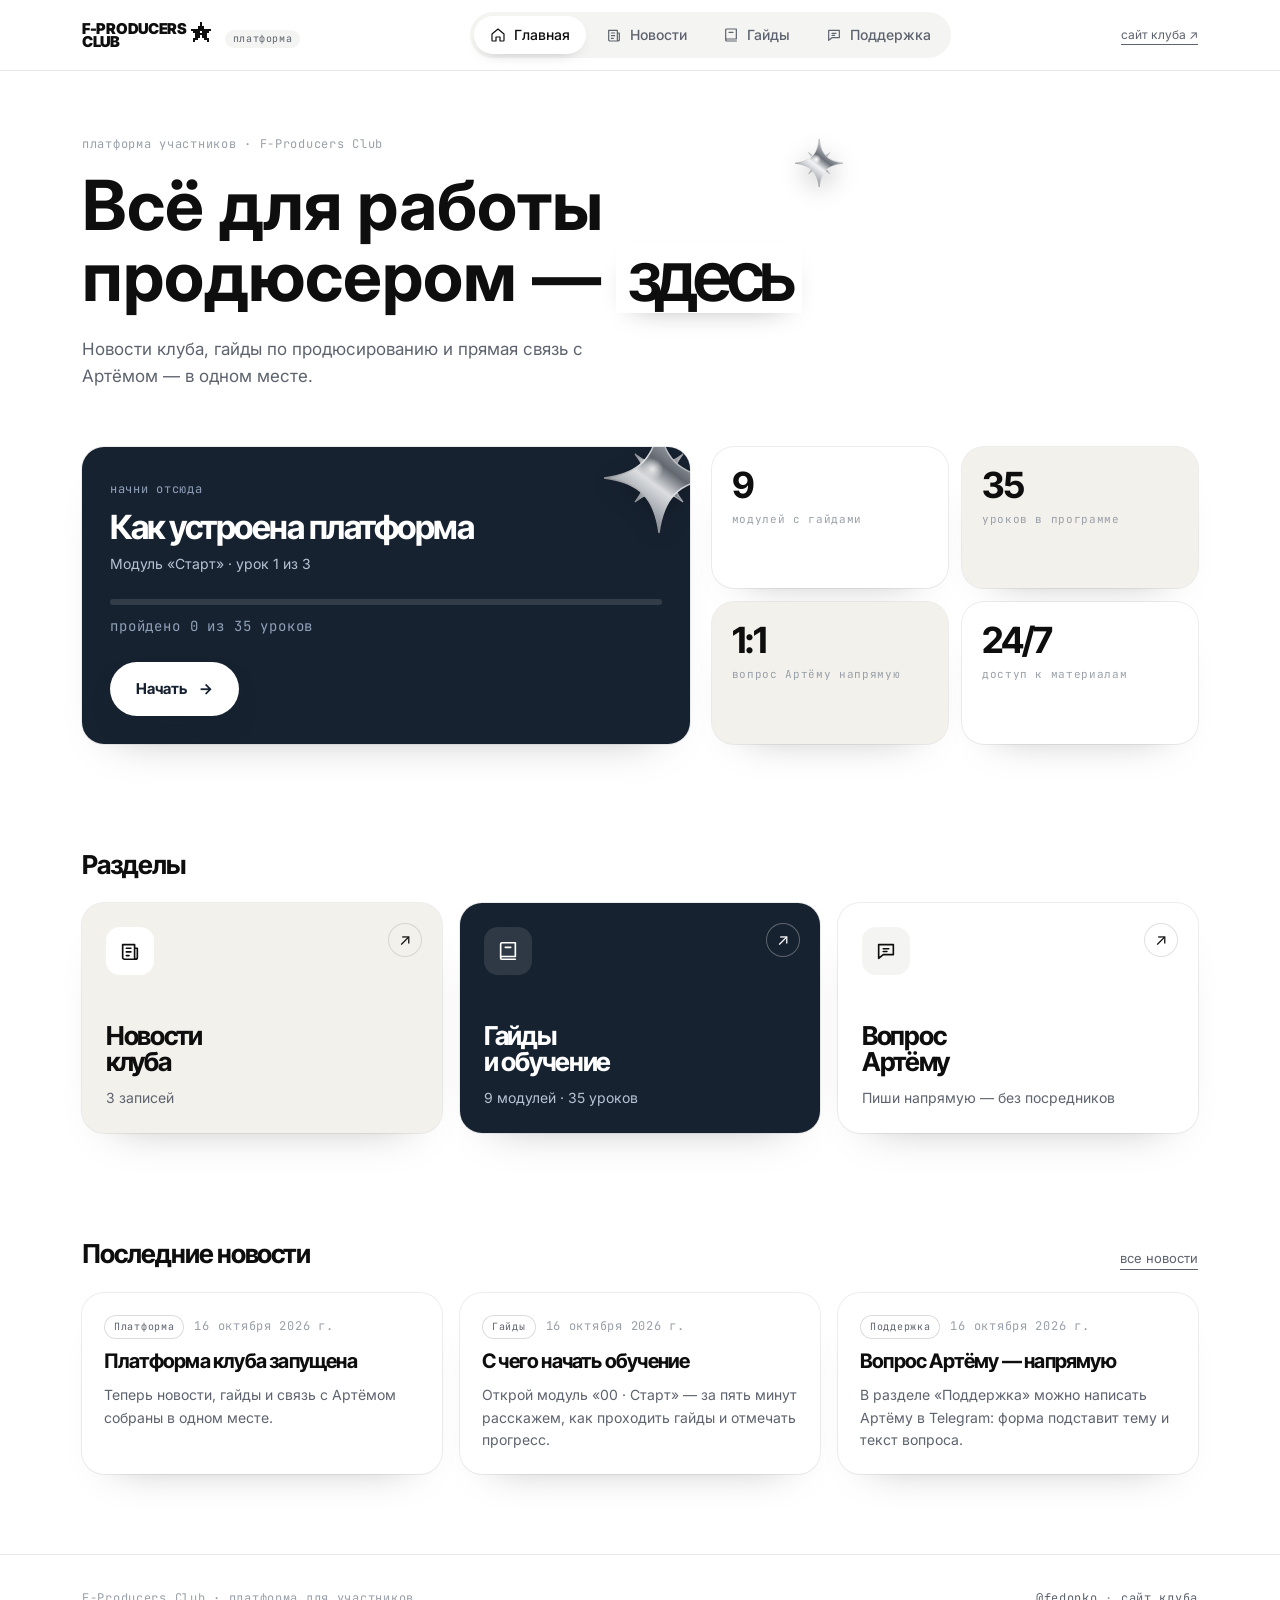
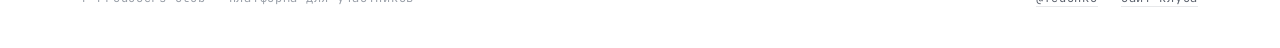
==== index.html @ 60e0bb0d "Платформа клуба: новости, гайды, поддержка" ====
<!doctype html>
<html lang="ru">
<head>
<meta charset="utf-8">
<meta name="viewport" content="width=device-width, initial-scale=1, viewport-fit=cover">
<title>F-Producers Club — платформа</title>
<meta name="description" content="Платформа участников F-Producers Club: новости клуба, гайды и поддержка Артёма.">
<meta name="theme-color" content="#ffffff">
<link rel="icon" href="data:image/svg+xml,%3Csvg xmlns='http://www.w3.org/2000/svg' viewBox='0 0 9 9'%3E%3Cpath fill='%23172231' d='M4 0h1v3h4v1H8v1H7v1h1v2H7V7H6V6H5v1H4V6H3v1H2v1H1V6h1V5H1V4H0V3h4z'/%3E%3C/svg%3E">
<link rel="preconnect" href="https://fonts.googleapis.com">
<link rel="preconnect" href="https://fonts.gstatic.com" crossorigin>
<link href="https://fonts.googleapis.com/css2?family=Inter+Tight:wght@500;600;700;800&family=Inter:wght@400;500;600&family=JetBrains+Mono:wght@400;500&display=swap" rel="stylesheet">
<link rel="stylesheet" href="assets/style.css?v=1">
</head>
<body data-page="index">
<main class="wrap">
  <section class="phead fade">
    <span class="kick mono">платформа участников · F-Producers Club</span>
    <h1>Всё для работы<br>продюсером — <span class="tag-box">здесь</span><span class="cstar" aria-hidden="true"><svg><use href="#cs8"/></svg></span></h1>
    <p>Новости клуба, гайды по продюсированию и прямая связь с Артёмом — в одном месте.</p>
  </section>

  <section class="sec hello fade">
    <div class="card cont" id="cont"><div><span class="mono">загрузка…</span></div></div>
    <div class="stats">
      <div class="card stat"><b id="st-guides">—</b><span class="mono">модулей с гайдами</span></div>
      <div class="card stat tint"><b id="st-lessons">—</b><span class="mono">уроков в программе</span></div>
      <div class="card stat tint"><b>1:1</b><span class="mono">вопрос Артёму напрямую</span></div>
      <div class="card stat"><b>24/7</b><span class="mono">доступ к материалам</span></div>
    </div>
  </section>

  <section class="sec fade">
    <div class="sec-t"><h2>Разделы</h2></div>
    <div class="sections">
      <a class="card scard tint" href="news.html">
        <span class="ic"><svg viewBox="0 0 24 24" fill="none" stroke="currentColor" stroke-width="1.8" stroke-linecap="round" stroke-linejoin="round"><path d="M4 5h13v14a2 2 0 0 0 2 2H6a2 2 0 0 1-2-2zM17 9h3v10a2 2 0 0 1-2 2M8 9h5M8 13h5M8 17h3"/></svg></span>
        <span class="go">↗</span><h3>Новости<br>клуба</h3><p id="sc-news">Анонсы, обновления и новые материалы</p>
      </a>
      <a class="card scard dark" href="guides.html">
        <span class="ic"><svg viewBox="0 0 24 24" fill="none" stroke="currentColor" stroke-width="1.8" stroke-linecap="round" stroke-linejoin="round"><path d="M4 4.5A1.5 1.5 0 0 1 5.5 3H20v15H5.5A1.5 1.5 0 0 0 4 19.5zM4 19.5A1.5 1.5 0 0 0 5.5 21H20M9 8h6"/></svg></span>
        <span class="go">↗</span><h3>Гайды<br>и обучение</h3><p id="sc-guides">Модули от упаковки до команды</p>
      </a>
      <a class="card scard" href="support.html">
        <span class="ic"><svg viewBox="0 0 24 24" fill="none" stroke="currentColor" stroke-width="1.8" stroke-linecap="round" stroke-linejoin="round"><path d="M4 5h16v11H9l-5 4zM9 9.5h6M9 12.5h4"/></svg></span>
        <span class="go">↗</span><h3>Вопрос<br>Артёму</h3><p>Пиши напрямую — без посредников</p>
      </a>
    </div>
  </section>

  <section class="sec fade">
    <div class="sec-t"><h2>Последние новости</h2><a href="news.html">все новости</a></div>
    <div class="mini-feed" id="home-news"></div>
  </section>
</main>
<script src="assets/app.js?v=1"></script>
</body>
</html>
---- assets/style.css ----
:root {
  --bg: #ffffff; --soft: #f4f4f2; --paper: #f3f1ec; --ink: #0e0e0e; --navy: #172231; --sub: #5d636e; --mute: #9aa0a9;
  --line: rgba(23,34,49,.1); --grad: linear-gradient(100deg, #0e0e0e 0%, #2b2b2b 42%, #a3a3a3 100%);
  --head: "Inter Tight", "Helvetica Neue", Arial, sans-serif;
  --ease: cubic-bezier(.22, 1, .36, 1);
  --wrap: 1180px;
}
* { box-sizing: border-box; margin: 0; padding: 0; }
html { scroll-behavior: smooth; }
body { font-family: "Inter", system-ui, -apple-system, sans-serif; font-size: 16px; line-height: 1.6; color: var(--ink); background: var(--bg); -webkit-font-smoothing: antialiased; overflow-x: hidden; }
a { color: inherit; text-decoration: none; }
button, input, textarea, select { font: inherit; color: inherit; }
img { display: block; max-width: 100%; }
::selection { background: var(--navy); color: #fff; }
.wrap { max-width: var(--wrap); margin: 0 auto; padding: 0 32px; position: relative; }
.mono { font-family: "JetBrains Mono", ui-monospace, monospace; font-size: 12px; letter-spacing: .06em; }
.grad { background: var(--grad); background-size: 160% 100%; -webkit-background-clip: text; background-clip: text; color: transparent; animation: shimmer 9s ease-in-out infinite alternate; }
@keyframes shimmer { from { background-position: 0 0; } to { background-position: 100% 0; } }
.tag-box { display: inline-block; padding: 0 .16em .06em; margin: .04em 0; background: #fff; color: var(--ink); font-family: var(--head); font-weight: 600; letter-spacing: -.07em; line-height: .95; box-shadow: 0 10px 30px -18px rgba(0,0,0,.4); }

/* звёзды */
.cstar { position: absolute; z-index: 2; width: var(--s, 60px); height: var(--s, 60px); pointer-events: none; animation: cfloat var(--t, 7s) ease-in-out infinite; filter: drop-shadow(0 8px 12px rgba(0,0,0,.22)); }
.cstar svg { display: block; width: 100%; height: 100%; animation: cspin var(--sp, 22s) linear infinite; }
@keyframes cfloat { 0%, 100% { translate: 0 0; } 50% { translate: 0 -8px; } }
@keyframes cspin { to { rotate: 360deg; } }
.px { display: block; overflow: visible; shape-rendering: crispEdges; }
.px rect { fill: currentColor; }

/* появление */
.fade { opacity: 0; transform: translateY(18px); transition: opacity .9s var(--ease), transform 1s var(--ease); transition-delay: calc(var(--d, 0) * 80ms); }
.fade.in { opacity: 1; transform: none; }

/* кнопки */
.btn { display: inline-flex; align-items: center; gap: 12px; padding: 15px 26px; border: 0; border-radius: 999px; background: var(--navy); color: #fff; font-family: var(--head); font-weight: 700; font-size: 15px; cursor: pointer; box-shadow: 0 14px 30px -16px rgba(23,34,49,.7); transition: transform .4s var(--ease), box-shadow .4s var(--ease), opacity .3s; }
.btn:hover { transform: translateY(-2px); box-shadow: 0 20px 36px -16px rgba(23,34,49,.75); }
.btn .ar { transition: transform .5s var(--ease); } .btn:hover .ar { transform: translateX(4px); }
.btn.ghost { background: #fff; color: var(--navy); box-shadow: inset 0 0 0 1.5px rgba(23,34,49,.2); }
.btn.sm { padding: 10px 18px; font-size: 13px; }
.btn:disabled { opacity: .4; pointer-events: none; }

/* шапка */
.top { position: sticky; top: 0; z-index: 50; background: rgba(255,255,255,.86); backdrop-filter: blur(14px); -webkit-backdrop-filter: blur(14px); border-bottom: 1px solid var(--line); }
.top .wrap { display: flex; align-items: center; justify-content: space-between; gap: 20px; height: 70px; }
.logo { display: flex; align-items: flex-end; gap: 4px; font-family: var(--head); font-weight: 900; font-size: 15px; line-height: .9; letter-spacing: -.02em; }
.logo .px { width: 20px; height: 20px; margin-bottom: 7px; }
.logo small { display: block; margin: 0 0 1px 10px; padding: 3px 8px; border-radius: 999px; background: var(--soft); color: var(--sub); font-family: "JetBrains Mono", monospace; font-weight: 400; font-size: 10px; letter-spacing: .06em; line-height: 1.2; }
.menu { display: flex; gap: 4px; padding: 4px; border-radius: 999px; background: var(--soft); }
.menu a { position: relative; display: flex; align-items: center; gap: 8px; padding: 8px 16px; border-radius: 999px; font-size: 14px; font-weight: 500; color: var(--sub); transition: color .3s, background .3s; }
.menu a:hover { color: var(--ink); }
.menu a.on { background: #fff; color: var(--ink); box-shadow: 0 6px 16px -10px rgba(0,0,0,.35); }
.menu svg { width: 16px; height: 16px; }
.top .site { font-size: 12px; color: var(--sub); border-bottom: 1px solid currentColor; }

/* нижняя панель на телефоне */
.tabbar { display: none; }

/* общие секции */
main { min-height: 70vh; }
.phead { position: relative; padding: 64px 0 36px; }
.phead .kick { display: block; margin-bottom: 16px; color: var(--mute); }
.phead h1 { position: relative; display: inline-block; font-size: clamp(38px, 5.4vw, 72px); line-height: 1.02; }
.phead h1 .cstar { --s: .7em; right: -.6em; top: -.45em; }
.phead p { margin-top: 20px; max-width: 520px; color: var(--sub); font-size: 17px; }
.sec { padding: 20px 0 80px; }
.sec-t { display: flex; align-items: baseline; justify-content: space-between; gap: 20px; margin-bottom: 18px; }
.sec-t h2 { font-family: var(--head); font-weight: 700; font-size: 26px; letter-spacing: -.04em; }
.sec-t a { font-size: 13px; color: var(--sub); border-bottom: 1px solid currentColor; }

.card { position: relative; border-radius: 22px; background: #fff; box-shadow: 0 0 0 1px rgba(0,0,0,.07), 0 22px 44px -34px rgba(0,0,0,.35); transition: transform .6s var(--ease), box-shadow .6s var(--ease); }
a.card:hover, .card.hov:hover { transform: translateY(-4px); box-shadow: 0 0 0 1px rgba(0,0,0,.09), 0 30px 56px -34px rgba(0,0,0,.45); }
.pill { display: inline-block; padding: 4px 10px; border-radius: 999px; box-shadow: inset 0 0 0 1px rgba(0,0,0,.14); color: var(--sub); font-size: 10px; }
.pill.dark { background: var(--navy); color: #fff; box-shadow: none; }

/* главная */
.hello { display: grid; grid-template-columns: minmax(0, 1.25fr) minmax(0, 1fr); gap: 22px; align-items: stretch; }
.cont { display: flex; flex-direction: column; justify-content: space-between; gap: 24px; padding: 28px; background: var(--navy); color: #fff; overflow: hidden; }
.cont .mono { color: #8fa0b8; }
.cont h3 { margin-top: 10px; font-family: var(--head); font-weight: 700; font-size: clamp(24px, 2.6vw, 34px); line-height: 1.04; letter-spacing: -.045em; }
.cont p { margin-top: 8px; color: #b7c3d3; font-size: 14px; }
.cont .btn { background: #fff; color: var(--navy); align-self: flex-start; }
.cont .cstar { --s: 110px; right: -24px; top: -24px; opacity: .9; }
.prog { height: 6px; border-radius: 999px; background: rgba(255,255,255,.12); overflow: hidden; }
.prog i { display: block; height: 100%; width: var(--p, 0%); border-radius: inherit; background: #fff; transition: width 1.2s var(--ease); }
.stats { display: grid; grid-template-columns: 1fr 1fr; gap: 14px; }
.stat { padding: 20px; }
.stat b { display: block; font-family: var(--head); font-weight: 700; font-size: 36px; line-height: 1; letter-spacing: -.05em; }
.stat span { display: block; margin-top: 8px; color: var(--mute); font-size: 11px; }
.stat.tint { background: var(--paper); }
.sections { display: grid; grid-template-columns: repeat(3, minmax(0, 1fr)); gap: 18px; }
.scard { display: flex; flex-direction: column; gap: 12px; min-height: 230px; padding: 24px; overflow: hidden; }
.scard .ic { display: grid; place-items: center; width: 48px; height: 48px; border-radius: 14px; background: var(--soft); }
.scard .ic svg { width: 22px; height: 22px; }
.scard h3 { margin-top: auto; font-family: var(--head); font-weight: 700; font-size: 26px; letter-spacing: -.05em; line-height: 1; }
.scard p { color: var(--sub); font-size: 14px; }
.scard .go { position: absolute; right: 20px; top: 20px; display: grid; place-items: center; width: 34px; height: 34px; border-radius: 50%; box-shadow: inset 0 0 0 1px rgba(0,0,0,.12); transition: background .3s, color .3s, transform .5s var(--ease); }
.scard:hover .go { background: var(--ink); color: #fff; transform: rotate(-45deg); }
.scard.dark { background: var(--navy); color: #fff; } .scard.dark p { color: #b7c3d3; } .scard.dark .ic { background: rgba(255,255,255,.1); } .scard.dark .go { box-shadow: inset 0 0 0 1px rgba(255,255,255,.3); }
.scard.tint { background: var(--paper); } .scard.tint .ic { background: #fff; }

/* новости */
.filters { display: flex; flex-wrap: wrap; gap: 8px; margin-bottom: 26px; }
.filters button { padding: 8px 16px; border: 0; border-radius: 999px; background: var(--soft); color: var(--sub); font-size: 13px; cursor: pointer; transition: background .3s, color .3s; }
.filters button.on { background: var(--ink); color: #fff; }
.feed { display: grid; gap: 18px; max-width: 820px; }
.post { padding: 26px 28px; }
.post .meta { display: flex; flex-wrap: wrap; align-items: center; gap: 10px; color: var(--mute); }
.post h3 { margin-top: 12px; font-family: var(--head); font-weight: 700; font-size: clamp(22px, 2.4vw, 28px); line-height: 1.08; letter-spacing: -.04em; }
.post .body { margin-top: 12px; color: var(--sub); }
.post .body p + p, .post .body p + ul, .post .body ul + p { margin-top: 10px; }
.post .body ul { padding-left: 18px; }
.post .more { display: grid; grid-template-rows: 0fr; transition: grid-template-rows .7s var(--ease); }
.post .more > div { overflow: hidden; }
.post.open .more { grid-template-rows: 1fr; }
.post .tog { margin-top: 14px; padding: 0; border: 0; background: none; font-size: 13px; font-weight: 500; color: var(--ink); border-bottom: 1px solid currentColor; cursor: pointer; }
.post.pin { box-shadow: 0 0 0 1.5px var(--navy), 0 22px 44px -34px rgba(0,0,0,.35); }
.mini-feed { display: grid; grid-template-columns: repeat(3, minmax(0, 1fr)); gap: 18px; }
.mini-feed .post { padding: 22px; }
.mini-feed .post h3 { font-size: 20px; }
.mini-feed .post .body { display: -webkit-box; -webkit-line-clamp: 3; -webkit-box-orient: vertical; overflow: hidden; font-size: 14px; }

/* гайды */
.mods { display: grid; grid-template-columns: repeat(auto-fill, minmax(270px, 1fr)); gap: 18px; }
.mod { display: flex; flex-direction: column; gap: 12px; padding: 22px; min-height: 250px; }
.mod .row { display: flex; justify-content: space-between; align-items: center; gap: 10px; color: var(--mute); }
.mod h3 { font-family: var(--head); font-weight: 700; font-size: 26px; line-height: 1; letter-spacing: -.05em; }
.mod p { color: var(--sub); font-size: 14px; }
.mod .bar { margin-top: auto; height: 5px; border-radius: 999px; background: var(--soft); overflow: hidden; }
.mod .bar i { display: block; height: 100%; width: var(--p, 0%); background: var(--ink); border-radius: inherit; transition: width 1s var(--ease); }
.mod .foot { display: flex; justify-content: space-between; color: var(--mute); font-size: 11px; }
.mod.start { background: var(--navy); color: #fff; } .mod.start p { color: #b7c3d3; } .mod.start .bar { background: rgba(255,255,255,.14); } .mod.start .bar i { background: #fff; } .mod.start .pill { color: #c9d3e0; box-shadow: inset 0 0 0 1px rgba(255,255,255,.25); }

/* модуль и урок */
.crumbs { display: flex; flex-wrap: wrap; gap: 8px; align-items: center; margin-bottom: 18px; color: var(--mute); }
.crumbs a { color: var(--sub); border-bottom: 1px solid var(--line); }
.reader { display: grid; grid-template-columns: 290px minmax(0, 1fr); gap: 36px; align-items: start; padding-bottom: 80px; }
.toc { position: sticky; top: 92px; padding: 18px; }
.toc h4 { font-family: var(--head); font-weight: 700; font-size: 20px; letter-spacing: -.04em; line-height: 1.05; }
.toc .mono { color: var(--mute); }
.toc ol { list-style: none; display: grid; gap: 4px; margin-top: 14px; }
.toc a { display: grid; grid-template-columns: 22px minmax(0, 1fr); gap: 10px; align-items: start; padding: 9px 10px; border-radius: 12px; font-size: 14px; line-height: 1.35; color: var(--sub); transition: background .3s, color .3s; }
.toc a:hover { background: var(--soft); color: var(--ink); }
.toc a.on { background: var(--navy); color: #fff; }
.toc .ck { display: grid; place-items: center; width: 22px; height: 22px; border-radius: 50%; box-shadow: inset 0 0 0 1.5px rgba(0,0,0,.18); font-size: 11px; }
.toc a.on .ck { box-shadow: inset 0 0 0 1.5px rgba(255,255,255,.4); }
.toc a.done .ck { background: var(--ink); color: #fff; box-shadow: none; }
.toc a.on.done .ck { background: #fff; color: var(--navy); }
.lesson { padding: 36px 40px 32px; }
.lesson .meta { display: flex; flex-wrap: wrap; gap: 10px; align-items: center; color: var(--mute); }
.lesson h1 { margin-top: 14px; font-family: var(--head); font-weight: 700; font-size: clamp(30px, 3.6vw, 46px); line-height: 1.02; letter-spacing: -.05em; }
.content { margin-top: 24px; font-size: 17px; line-height: 1.7; }
.content > * + * { margin-top: 16px; }
.content h2 { margin-top: 30px; font-family: var(--head); font-weight: 700; font-size: 24px; letter-spacing: -.04em; line-height: 1.15; }
.content ul, .content ol { padding-left: 22px; }
.content li + li { margin-top: 6px; }
.content .tip { padding: 16px 18px; border-radius: 16px; background: var(--paper); font-size: 15px; }
.content .tip b { display: block; margin-bottom: 4px; font-family: var(--head); }
.content .video { position: relative; aspect-ratio: 16/9; border-radius: 16px; overflow: hidden; background: var(--soft); }
.content .video iframe { position: absolute; inset: 0; width: 100%; height: 100%; border: 0; }
.soon { display: grid; place-items: center; gap: 14px; padding: 48px 24px; border-radius: 18px; background: var(--soft); text-align: center; }
.soon b { font-family: var(--head); font-size: 22px; letter-spacing: -.04em; }
.soon p { max-width: 380px; color: var(--sub); font-size: 15px; }
.lesson .nav2 { display: flex; flex-wrap: wrap; justify-content: space-between; align-items: center; gap: 12px; margin-top: 34px; padding-top: 22px; border-top: 1px solid var(--line); }
.done-btn.is { background: #fff; color: var(--navy); box-shadow: inset 0 0 0 1.5px var(--navy); }

/* поддержка */
.sup { display: grid; grid-template-columns: minmax(0, 1.2fr) minmax(0, 1fr); gap: 22px; align-items: start; padding-bottom: 80px; }
.ask { padding: 30px; }
.ask h2 { font-family: var(--head); font-weight: 700; font-size: 28px; letter-spacing: -.045em; line-height: 1.05; }
.ask > p { margin-top: 8px; color: var(--sub); font-size: 15px; }
.field { display: grid; gap: 8px; margin-top: 20px; }
.field label { color: var(--mute); }
.chips { display: flex; flex-wrap: wrap; gap: 8px; }
.chips button { padding: 9px 15px; border: 0; border-radius: 999px; background: var(--soft); color: var(--sub); font-size: 13px; cursor: pointer; transition: background .3s, color .3s; }
.chips button.on { background: var(--ink); color: #fff; }
.field textarea, .field input { width: 100%; padding: 14px 16px; border: 0; border-radius: 16px; background: var(--soft); font-size: 16px; line-height: 1.5; resize: vertical; outline: none; box-shadow: inset 0 0 0 1.5px transparent; transition: box-shadow .3s, background .3s; }
.field textarea { min-height: 160px; }
.field textarea:focus, .field input:focus { background: #fff; box-shadow: inset 0 0 0 1.5px var(--navy); }
.count { justify-self: end; color: var(--mute); font-size: 11px; }
.actions { display: flex; flex-wrap: wrap; gap: 10px; margin-top: 22px; }
.note { margin-top: 14px; color: var(--mute); font-size: 12px; }
.ok { display: none; margin-top: 16px; padding: 14px 16px; border-radius: 14px; background: var(--paper); font-size: 14px; }
.ok.on { display: block; animation: pop .6s var(--ease); }
@keyframes pop { from { opacity: 0; transform: translateY(8px); } }
.side { display: grid; gap: 18px; }
.who { display: flex; gap: 16px; align-items: center; padding: 22px; background: var(--navy); color: #fff; }
.who .av { position: relative; flex: none; display: grid; place-items: center; width: 62px; height: 62px; border-radius: 50%; background: #fff; color: var(--navy); font-family: var(--head); font-weight: 800; font-size: 24px; }
.who .av i { position: absolute; right: 2px; bottom: 2px; width: 13px; height: 13px; border-radius: 50%; background: #3ccf7a; box-shadow: 0 0 0 3px var(--navy); }
.who b { display: block; font-family: var(--head); font-size: 20px; letter-spacing: -.03em; }
.who span { color: #b7c3d3; font-size: 13px; }
.how { padding: 22px; }
.how h3 { font-family: var(--head); font-weight: 700; font-size: 20px; letter-spacing: -.04em; }
.how ol { list-style: none; counter-reset: s; display: grid; gap: 12px; margin-top: 14px; }
.how li { counter-increment: s; display: grid; grid-template-columns: 28px minmax(0, 1fr); gap: 10px; color: var(--sub); font-size: 14px; }
.how li::before { content: counter(s); display: grid; place-items: center; width: 26px; height: 26px; border-radius: 50%; background: var(--soft); color: var(--ink); font-family: "JetBrains Mono", monospace; font-size: 12px; }
.qa { padding: 8px 22px; }
.qa details { border-top: 1px solid var(--line); } .qa details:first-child { border-top: 0; }
.qa summary { list-style: none; cursor: pointer; display: flex; justify-content: space-between; gap: 14px; padding: 16px 0; font-family: var(--head); font-weight: 600; font-size: 16px; letter-spacing: -.02em; }
.qa summary::-webkit-details-marker { display: none; }
.qa summary i { font-style: normal; color: var(--mute); transition: transform .5s var(--ease); }
.qa details[open] summary i { transform: rotate(45deg); }
.qa details p { padding-bottom: 16px; color: var(--sub); font-size: 14px; }

/* подвал */
footer.foot { padding: 34px 0 40px; border-top: 1px solid var(--line); color: var(--mute); }
footer.foot .wrap { display: flex; flex-wrap: wrap; justify-content: space-between; gap: 14px; }
footer.foot a { color: var(--sub); border-bottom: 1px solid var(--line); }

.empty { padding: 40px; border-radius: 20px; background: var(--soft); color: var(--sub); text-align: center; }

@media (max-width: 1000px) {
  .hello { grid-template-columns: 1fr; }
  .sections, .mini-feed { grid-template-columns: 1fr 1fr; }
  .reader { grid-template-columns: 1fr; gap: 20px; }
  .toc { position: static; }
  .sup { grid-template-columns: 1fr; }
}
@media (max-width: 700px) {
  body { font-size: 15px; padding-bottom: 76px; }
  .wrap { padding: 0 18px; }
  .top .wrap { height: 60px; }
  .menu, .top .site { display: none; }
  .tabbar { position: fixed; z-index: 60; left: 12px; right: 12px; bottom: 12px; display: grid; grid-template-columns: repeat(4, 1fr); padding: 6px; border-radius: 22px; background: rgba(255,255,255,.92); backdrop-filter: blur(14px); -webkit-backdrop-filter: blur(14px); box-shadow: 0 0 0 1px rgba(0,0,0,.08), 0 18px 40px -18px rgba(0,0,0,.4); }
  .tabbar a { display: grid; justify-items: center; gap: 3px; padding: 8px 0 6px; border-radius: 16px; color: var(--mute); font-size: 10px; font-weight: 500; transition: background .3s, color .3s; }
  .tabbar a.on { background: var(--navy); color: #fff; }
  .tabbar svg { width: 20px; height: 20px; }
  .phead { padding: 40px 0 24px; }
  .sections, .mini-feed { grid-template-columns: 1fr; }
  .scard { min-height: 180px; }
  .post { padding: 22px 20px; }
  .lesson { padding: 24px 20px; }
  .content { font-size: 16px; }
  .ask { padding: 22px 18px; }
}
@media (prefers-reduced-motion: reduce) {
  *, *::before, *::after { animation: none !important; transition-duration: .01ms !important; }
  .fade { opacity: 1; transform: none; }
}
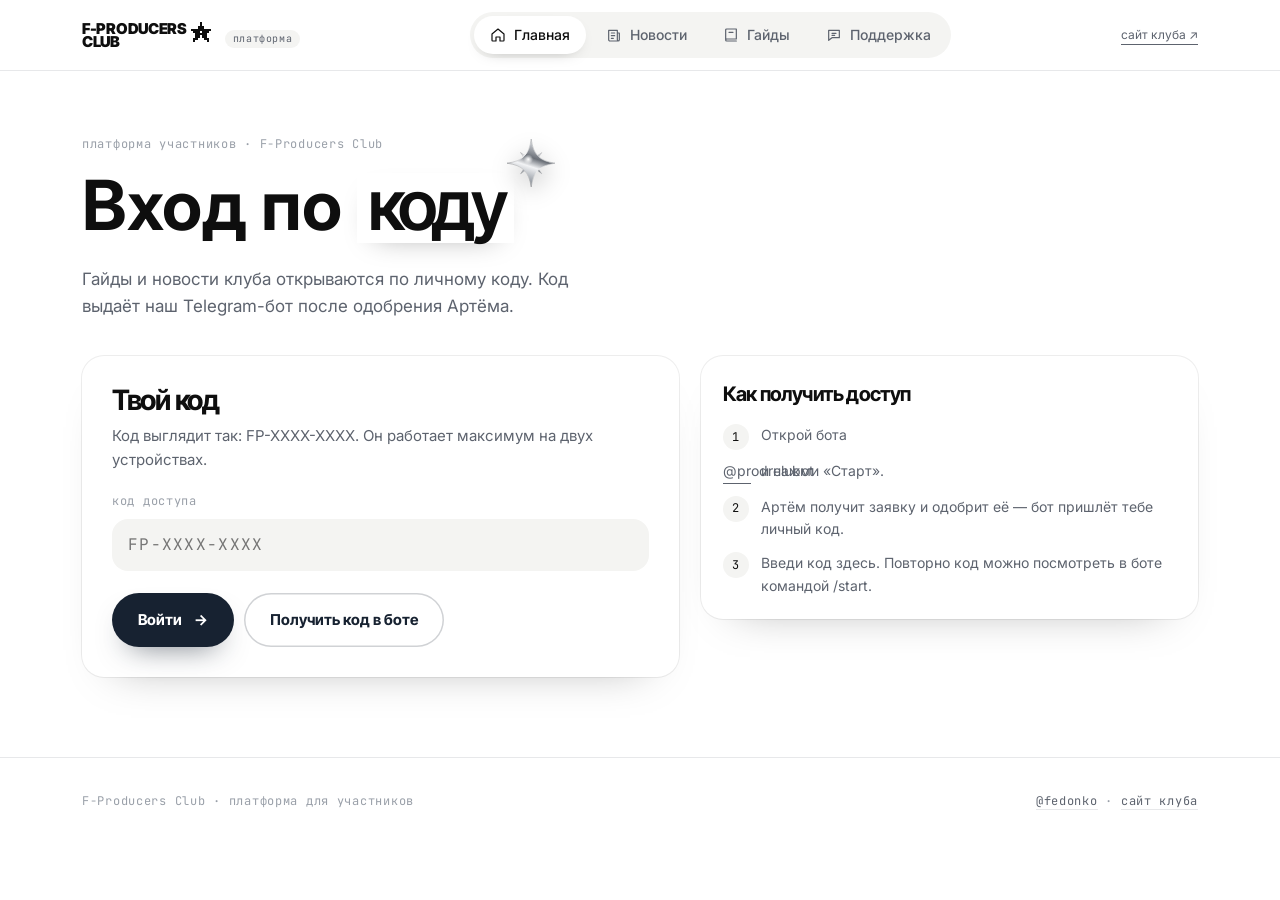
==== commit 180ac43f: "Вход по коду, кабинет владельца, данные с сервера" ====
--- a/index.html
+++ b/index.html
@@ -10,7 +10,7 @@
 <link rel="preconnect" href="https://fonts.googleapis.com">
 <link rel="preconnect" href="https://fonts.gstatic.com" crossorigin>
 <link href="https://fonts.googleapis.com/css2?family=Inter+Tight:wght@500;600;700;800&family=Inter:wght@400;500;600&family=JetBrains+Mono:wght@400;500&display=swap" rel="stylesheet">
-<link rel="stylesheet" href="assets/style.css?v=1">
+<link rel="stylesheet" href="assets/style.css?v=2">
 </head>
 <body data-page="index">
 <main class="wrap">
@@ -53,6 +53,6 @@
     <div class="mini-feed" id="home-news"></div>
   </section>
 </main>
-<script src="assets/app.js?v=1"></script>
+<script src="assets/app.js?v=2"></script>
 </body>
 </html>
--- a/assets/style.css
+++ b/assets/style.css
@@ -235,3 +235,57 @@
   *, *::before, *::after { animation: none !important; transition-duration: .01ms !important; }
   .fade { opacity: 1; transform: none; }
 }
+
+/* ---------- кабинет владельца ---------- */
+.ownbar { display: flex; flex-wrap: wrap; align-items: center; gap: 18px; margin-bottom: 22px; }
+.ownbar .who { flex: 0 1 340px; }
+.ownbar .filters { margin: 0; }
+.adm { display: grid; grid-template-columns: 300px minmax(0, 1fr); gap: 22px; align-items: start; padding-bottom: 140px; }
+.alist { position: sticky; top: 92px; display: grid; gap: 2px; padding: 12px; max-height: calc(100vh - 120px); overflow: auto; }
+.alist .lab { padding: 6px 10px 10px; color: var(--mute); }
+.alist .it { display: flex; align-items: center; gap: 4px; border-radius: 14px; transition: background .25s; }
+.alist .it:hover { background: var(--soft); }
+.alist .it.on { background: var(--navy); color: #fff; }
+.alist .pick { flex: 1; min-width: 0; display: flex; align-items: center; gap: 10px; padding: 11px 10px; border: 0; background: none; text-align: left; cursor: pointer; }
+.alist .pick .mono { flex: none; color: var(--mute); font-size: 11px; }
+.alist .it.on .pick .mono { color: #8fa0b8; }
+.alist .pick b { min-width: 0; overflow: hidden; text-overflow: ellipsis; white-space: nowrap; font-weight: 600; font-size: 14px; }
+.alist .mv { display: flex; gap: 2px; padding-right: 6px; opacity: 0; transition: opacity .2s; }
+.alist .it:hover .mv, .alist .it.on .mv { opacity: 1; }
+.alist .it.on .ibtn { color: #c9d3e0; box-shadow: inset 0 0 0 1px rgba(255,255,255,.2); }
+.alist .add { margin-top: 8px; justify-content: center; }
+.aed { padding: 28px; }
+.aed-h { display: flex; flex-wrap: wrap; align-items: center; justify-content: space-between; gap: 12px; }
+.aed-h .mono { color: var(--mute); }
+.arow { display: grid; grid-template-columns: 1fr 1fr; gap: 0 16px; }
+.chk { display: inline-flex; align-items: center; gap: 10px; margin-top: 18px; font-size: 14px; color: var(--sub); cursor: pointer; }
+.chk input { width: 18px; height: 18px; accent-color: var(--navy); }
+.sub-h { margin-top: 30px; font-family: var(--head); font-weight: 700; font-size: 20px; letter-spacing: -.04em; }
+.lrows { display: grid; gap: 8px; margin-top: 14px; }
+.lrow { display: flex; align-items: center; gap: 8px; padding: 8px 8px 8px 14px; border-radius: 16px; box-shadow: inset 0 0 0 1px var(--line); }
+.lrow > .mono { flex: none; width: 20px; color: var(--mute); }
+.lrow .lt { flex: 1; min-width: 0; display: grid; gap: 2px; padding: 4px 0; border: 0; background: none; text-align: left; cursor: pointer; }
+.lrow .lt b { overflow: hidden; text-overflow: ellipsis; white-space: nowrap; font-weight: 600; font-size: 15px; }
+.lrow .lt small { color: var(--mute); font-size: 12px; }
+.lrow button.lt:hover b { text-decoration: underline; text-underline-offset: 3px; }
+.ibtn { flex: none; display: grid; place-items: center; width: 32px; height: 32px; border: 0; border-radius: 10px; background: none; color: var(--sub); box-shadow: inset 0 0 0 1px var(--line); cursor: pointer; font-size: 13px; transition: background .2s, color .2s; }
+.ibtn:hover { background: var(--soft); color: var(--ink); }
+.ibtn.del:hover { background: #fdecec; color: #b42318; }
+.ibtn:disabled { opacity: .3; pointer-events: none; }
+.btn.danger { color: #b42318; box-shadow: inset 0 0 0 1.5px rgba(180,35,24,.25); }
+.help { margin-top: 4px; color: var(--mute); font-size: 12px; line-height: 1.9; }
+.help code { padding: 2px 6px; border-radius: 6px; background: var(--soft); color: var(--sub); font-family: "JetBrains Mono", monospace; font-size: 11px; white-space: nowrap; }
+.mem .lrows { margin-top: 18px; }
+.mrow { padding: 12px 12px 12px 16px; flex-wrap: wrap; }
+.mrow .lt { cursor: default; }
+.mrow .un { color: var(--mute); font-weight: 500; }
+.mrow .mact { display: flex; flex-wrap: wrap; gap: 8px; }
+.mrow.s-pending { box-shadow: inset 0 0 0 1.5px var(--navy); }
+.mrow.s-denied, .mrow.s-revoked { opacity: .6; }
+.savebar { position: fixed; left: 50%; bottom: 20px; z-index: 60; display: flex; align-items: center; gap: 14px; max-width: calc(100% - 32px); padding: 8px 8px 8px 20px; border-radius: 999px; background: #fff; box-shadow: 0 0 0 1px rgba(0,0,0,.08), 0 24px 44px -20px rgba(0,0,0,.45); font-size: 14px; transform: translate(-50%, 140%); transition: transform .6s var(--ease); }
+.savebar.show { transform: translate(-50%, 0); }
+.savebar .st { color: var(--sub); }
+.savebar.dirty .st { color: var(--ink); font-weight: 600; }
+.savebar.err .st { color: #b42318; }
+@media (max-width: 1000px) { .adm { grid-template-columns: 1fr; } .alist { position: static; max-height: none; } .alist .mv { opacity: 1; } }
+@media (max-width: 700px) { .arow { grid-template-columns: 1fr; } .aed { padding: 20px; } .savebar { bottom: 96px; } .ownbar .who { flex: 1 1 100%; } }
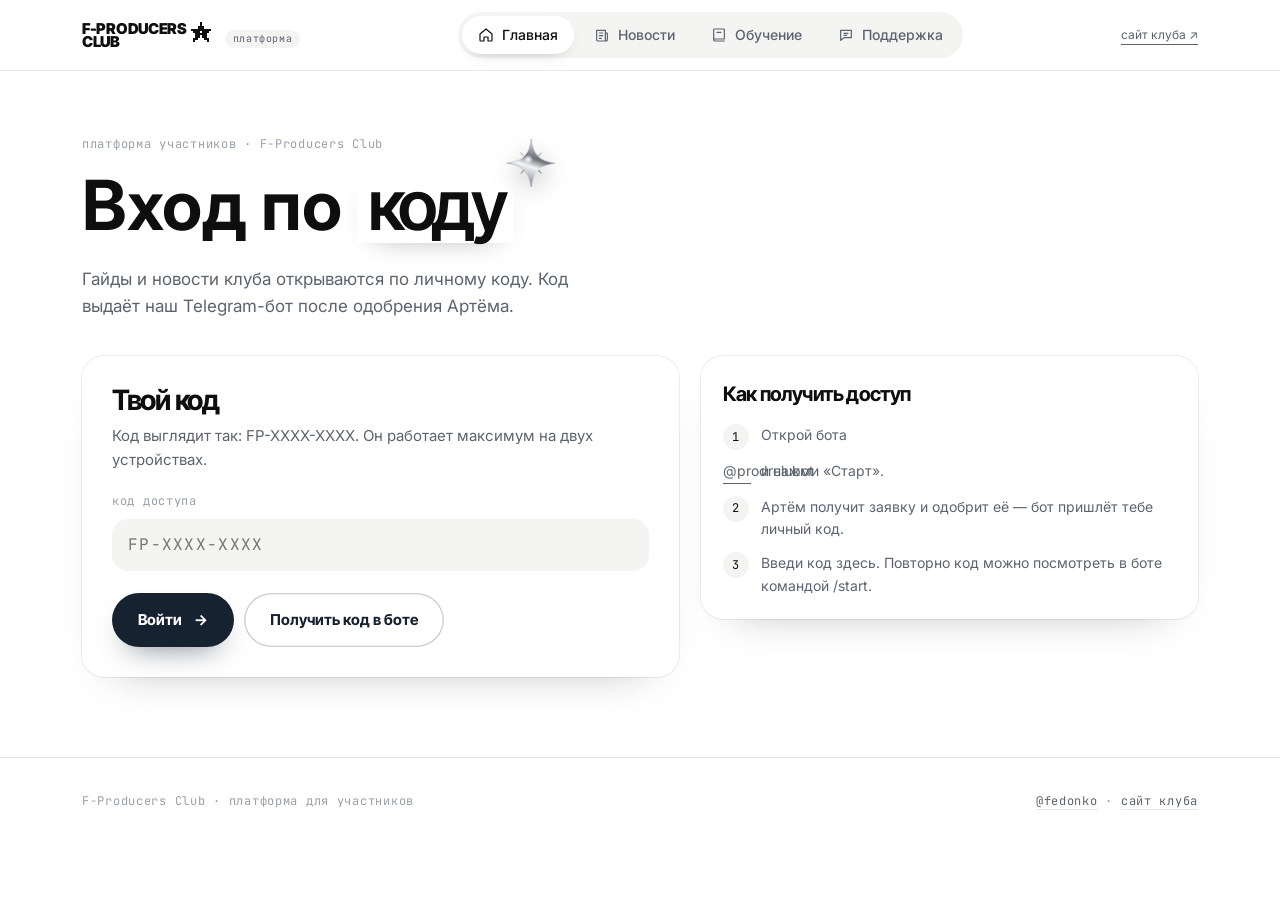
==== commit 704cbf7b: "Обучение: 3 направления, шаги, видео и таймкоды" ====
--- a/index.html
+++ b/index.html
@@ -10,21 +10,21 @@
 <link rel="preconnect" href="https://fonts.googleapis.com">
 <link rel="preconnect" href="https://fonts.gstatic.com" crossorigin>
 <link href="https://fonts.googleapis.com/css2?family=Inter+Tight:wght@500;600;700;800&family=Inter:wght@400;500;600&family=JetBrains+Mono:wght@400;500&display=swap" rel="stylesheet">
-<link rel="stylesheet" href="assets/style.css?v=2">
+<link rel="stylesheet" href="assets/style.css?v=3">
 </head>
 <body data-page="index">
 <main class="wrap">
   <section class="phead fade">
     <span class="kick mono">платформа участников · F-Producers Club</span>
     <h1>Всё для работы<br>продюсером — <span class="tag-box">здесь</span><span class="cstar" aria-hidden="true"><svg><use href="#cs8"/></svg></span></h1>
-    <p>Новости клуба, гайды по продюсированию и прямая связь с Артёмом — в одном месте.</p>
+    <p>Обучение по трём направлениям, новости клуба и прямая связь с Артёмом — в одном месте.</p>
   </section>
 
   <section class="sec hello fade">
     <div class="card cont" id="cont"><div><span class="mono">загрузка…</span></div></div>
     <div class="stats">
-      <div class="card stat"><b id="st-guides">—</b><span class="mono">модулей с гайдами</span></div>
-      <div class="card stat tint"><b id="st-lessons">—</b><span class="mono">уроков в программе</span></div>
+      <div class="card stat"><b id="st-guides">—</b><span class="mono">направления обучения</span></div>
+      <div class="card stat tint"><b id="st-lessons">—</b><span class="mono">шагов в программе</span></div>
       <div class="card stat tint"><b>1:1</b><span class="mono">вопрос Артёму напрямую</span></div>
       <div class="card stat"><b>24/7</b><span class="mono">доступ к материалам</span></div>
     </div>
@@ -39,7 +39,7 @@
       </a>
       <a class="card scard dark" href="guides.html">
         <span class="ic"><svg viewBox="0 0 24 24" fill="none" stroke="currentColor" stroke-width="1.8" stroke-linecap="round" stroke-linejoin="round"><path d="M4 4.5A1.5 1.5 0 0 1 5.5 3H20v15H5.5A1.5 1.5 0 0 0 4 19.5zM4 19.5A1.5 1.5 0 0 0 5.5 21H20M9 8h6"/></svg></span>
-        <span class="go">↗</span><h3>Гайды<br>и обучение</h3><p id="sc-guides">Модули от упаковки до команды</p>
+        <span class="go">↗</span><h3>Обучение</h3><p id="sc-guides">Продюсирование, инфобизнес, продажи в звонках</p>
       </a>
       <a class="card scard" href="support.html">
         <span class="ic"><svg viewBox="0 0 24 24" fill="none" stroke="currentColor" stroke-width="1.8" stroke-linecap="round" stroke-linejoin="round"><path d="M4 5h16v11H9l-5 4zM9 9.5h6M9 12.5h4"/></svg></span>
@@ -49,10 +49,15 @@
   </section>
 
   <section class="sec fade">
+    <div class="sec-t"><h2>Направления</h2><a href="guides.html">всё обучение</a></div>
+    <div class="ntracks" id="home-tracks"></div>
+  </section>
+
+  <section class="sec fade">
     <div class="sec-t"><h2>Последние новости</h2><a href="news.html">все новости</a></div>
     <div class="mini-feed" id="home-news"></div>
   </section>
 </main>
-<script src="assets/app.js?v=2"></script>
+<script src="assets/app.js?v=3"></script>
 </body>
 </html>
--- a/assets/style.css
+++ b/assets/style.css
@@ -289,3 +289,125 @@
 .savebar.err .st { color: #b42318; }
 @media (max-width: 1000px) { .adm { grid-template-columns: 1fr; } .alist { position: static; max-height: none; } .alist .mv { opacity: 1; } }
 @media (max-width: 700px) { .arow { grid-template-columns: 1fr; } .aed { padding: 20px; } .savebar { bottom: 96px; } .ownbar .who { flex: 1 1 100%; } }
+
+/* ---------- обучение: направления ---------- */
+.ntracks { display: grid; grid-template-columns: repeat(2, minmax(0, 1fr)); gap: 20px; }
+.ncard { display: flex; flex-direction: column; padding: 10px; }
+.ncard.main { grid-column: 1 / -1; display: grid; grid-template-columns: minmax(0, 1.35fr) minmax(0, 1fr); gap: 6px; }
+.ncover { position: relative; isolation: isolate; overflow: hidden; aspect-ratio: 16 / 10; border-radius: 16px; background: var(--paper); color: var(--ink); }
+.ncard.main .ncover { aspect-ratio: auto; min-height: 340px; }
+.ncover .ngrid { position: absolute; inset: 0; z-index: -1; background-image: linear-gradient(rgba(23,34,49,.07) 1px, transparent 1px), linear-gradient(90deg, rgba(23,34,49,.07) 1px, transparent 1px); background-size: 28px 28px; -webkit-mask-image: radial-gradient(circle at 75% 25%, #000, transparent 72%); mask-image: radial-gradient(circle at 75% 25%, #000, transparent 72%); }
+.ncover .nnum { position: absolute; right: -.04em; bottom: -.2em; z-index: -1; font-family: var(--head); font-weight: 800; font-size: clamp(130px, 15vw, 240px); line-height: 1; letter-spacing: -.08em; color: transparent; -webkit-text-stroke: 1.5px rgba(23,34,49,.16); transition: transform 1.2s var(--ease); }
+.ncard:hover .nnum { transform: translateX(-14px); }
+.ncover .ntags { position: absolute; left: 20px; top: 18px; display: grid; gap: 2px; font-size: 11px; color: var(--sub); }
+.ncover .cstar { --s: 62px; right: 22px; top: 18px; }
+.ncover .ntitle { position: absolute; left: 20px; bottom: 20px; max-width: calc(100% - 40px); padding: .04em .18em .1em; background: #fff; font-family: var(--head); font-weight: 700; font-size: clamp(26px, 3vw, 42px); line-height: .98; letter-spacing: -.06em; box-shadow: 0 12px 30px -14px rgba(0,0,0,.4); }
+.ncover.main { background: var(--navy); color: #fff; }
+.ncover.main .ngrid { background-image: linear-gradient(rgba(255,255,255,.07) 1px, transparent 1px), linear-gradient(90deg, rgba(255,255,255,.07) 1px, transparent 1px); }
+.ncover.main .nnum { -webkit-text-stroke-color: rgba(255,255,255,.2); }
+.ncover.main .ntags { top: 58px; color: #8fa0b8; }
+.ncover.main .ntitle { color: var(--navy); }
+.nbadge { position: absolute; left: 20px; top: 18px; display: inline-flex; align-items: center; gap: 8px; padding: 6px 11px; border-radius: 999px; background: rgba(255,255,255,.12); color: #fff; font-size: 10px; box-shadow: inset 0 0 0 1px rgba(255,255,255,.18); }
+.nbadge .px { width: 11px; height: 11px; }
+.nbody { flex: 1; display: flex; flex-direction: column; gap: 10px; padding: 16px 12px 10px; }
+.ncard.main .nbody { padding: 22px 22px 16px; justify-content: center; }
+.nbody h3 { font-family: var(--head); font-weight: 700; font-size: 26px; line-height: 1; letter-spacing: -.05em; }
+.ncard.main .nbody h3 { font-size: clamp(30px, 3vw, 40px); }
+.nbody p { color: var(--sub); font-size: 14px; }
+.nmeta { display: flex; flex-wrap: wrap; gap: 14px; color: var(--mute); font-size: 11px; }
+.nfoot { display: flex; justify-content: space-between; gap: 12px; margin-top: auto; padding-top: 4px; color: var(--mute); font-size: 11px; }
+.nfoot .go { color: var(--ink); transition: transform .5s var(--ease); }
+.ncard:hover .nfoot .go { transform: translateX(4px); }
+.pbar { height: 6px; border-radius: 999px; background: var(--soft); overflow: hidden; }
+.pbar i { display: block; width: var(--p, 0%); height: 100%; border-radius: inherit; background: linear-gradient(90deg, var(--navy), #42536d); transition: width 1.2s var(--ease); }
+
+/* ---------- обучение: шаги направления ---------- */
+.thero { display: grid; grid-template-columns: minmax(0, 1.1fr) minmax(0, 1fr); gap: 34px; align-items: center; padding-bottom: 40px; }
+.thero .ncover { aspect-ratio: 16 / 10; }
+.tinfo .kick { display: block; margin-bottom: 14px; color: var(--mute); }
+.tinfo h1 { font-family: var(--head); font-weight: 700; font-size: clamp(38px, 4.6vw, 62px); line-height: 1; letter-spacing: -.06em; }
+.tinfo p { margin-top: 14px; max-width: 460px; color: var(--sub); font-size: 16px; }
+.tinfo .btn { margin-top: 24px; }
+.tprog { display: flex; align-items: center; gap: 12px; margin-top: 22px; }
+.tprog .pbar { flex: 1; }
+.tprog .mono { flex: none; color: var(--mute); font-size: 11px; }
+.srows { list-style: none; display: grid; gap: 10px; }
+.srow { display: grid; grid-template-columns: 84px minmax(0, 1fr) 44px; align-items: center; gap: 12px; padding: 18px 20px 18px 24px; }
+.snum { font-family: var(--head); font-weight: 800; font-size: 28px; letter-spacing: -.05em; color: rgba(23,34,49,.28); transition: color .4s; }
+.srow:hover .snum, .srow.done .snum { color: var(--navy); }
+.stx { display: grid; gap: 4px; min-width: 0; }
+.stx b { font-family: var(--head); font-weight: 600; font-size: 19px; line-height: 1.2; letter-spacing: -.03em; }
+.stx small { color: var(--mute); font-size: 11px; }
+.sck { display: grid; place-items: center; width: 40px; height: 40px; border-radius: 50%; box-shadow: inset 0 0 0 1.5px var(--line); color: var(--sub); font-size: 15px; transition: background .35s, color .35s, transform .5s var(--ease); }
+.srow:hover .sck { background: var(--navy); color: #fff; transform: translateX(3px); }
+.srow.done .sck { background: var(--navy); color: #fff; box-shadow: none; }
+
+/* ---------- обучение: урок ---------- */
+.lsn { display: grid; grid-template-columns: 320px minmax(0, 1fr); gap: 26px; align-items: start; padding-bottom: 80px; }
+.ltoc { position: sticky; top: 92px; max-height: calc(100vh - 112px); overflow: auto; padding: 18px; }
+.ltoc .back { display: inline-block; color: var(--sub); border-bottom: 1px solid var(--line); }
+.ltoc .tprog { margin-top: 14px; }
+.ltoc ol { list-style: none; display: grid; gap: 2px; margin-top: 14px; }
+.ltoc a { display: grid; grid-template-columns: 30px minmax(0, 1fr) 22px; align-items: center; gap: 8px; padding: 10px; border-radius: 12px; color: var(--sub); font-size: 14px; line-height: 1.3; transition: background .3s, color .3s; }
+.ltoc a:hover { background: var(--soft); color: var(--ink); }
+.ltoc a .n { color: var(--mute); font-size: 11px; }
+.ltoc a .ck { display: grid; place-items: center; width: 22px; height: 22px; border-radius: 50%; box-shadow: inset 0 0 0 1.5px rgba(0,0,0,.14); font-size: 11px; }
+.ltoc a.done .ck { background: var(--navy); color: #fff; box-shadow: none; }
+.ltoc a.on { background: var(--navy); color: #fff; }
+.ltoc a.on .n { color: #8fa0b8; }
+.ltoc a.on .ck { box-shadow: inset 0 0 0 1.5px rgba(255,255,255,.35); }
+.ltoc a.on.done .ck { background: #fff; color: var(--navy); }
+.lsn .lesson { padding: 30px 34px 28px; }
+.lhead { display: flex; justify-content: space-between; align-items: flex-start; gap: 20px; }
+.lhead .kick { color: var(--mute); }
+.lhead h1 { margin-top: 10px; }
+.dbtn { flex: none; display: grid; place-items: center; width: 46px; height: 46px; border: 0; border-radius: 50%; background: #fff; color: var(--mute); box-shadow: inset 0 0 0 1.5px var(--line); font-size: 18px; cursor: pointer; transition: background .3s, color .3s, transform .5s var(--ease); }
+.dbtn:hover { color: var(--navy); transform: scale(1.06); }
+.dbtn.is { background: var(--navy); color: #fff; box-shadow: none; animation: pop .5s var(--ease); }
+.vbox { position: relative; margin-top: 22px; aspect-ratio: 16 / 9; border-radius: 18px; overflow: hidden; background: #0d141d; box-shadow: 0 30px 60px -40px rgba(13,20,29,.8); }
+.vbox iframe, .vbox video { position: absolute; inset: 0; width: 100%; height: 100%; border: 0; background: #000; }
+.vsoon { position: absolute; inset: 0; display: grid; place-content: center; justify-items: center; gap: 10px; background: radial-gradient(circle at 50% 40%, #24344a, #0d141d 70%); color: #fff; text-align: center; }
+.vsoon .px { width: 34px; height: 34px; color: #fff; opacity: .9; animation: cfloat 6s ease-in-out infinite; }
+.vsoon b { font-family: var(--head); font-weight: 700; font-size: clamp(20px, 2.4vw, 26px); letter-spacing: -.04em; }
+.vsoon .mono { color: #8fa0b8; font-size: 11px; }
+.tcs { margin-top: 18px; padding: 18px 20px; border-radius: 18px; background: var(--soft); }
+.tcs h3 { font-family: var(--head); font-weight: 700; font-size: 18px; letter-spacing: -.03em; }
+.tcs p { margin-top: 4px; color: var(--sub); font-size: 14px; }
+.tcs ol { list-style: none; display: grid; grid-template-columns: repeat(auto-fill, minmax(250px, 1fr)); gap: 6px; margin-top: 12px; }
+.tcs button { display: flex; align-items: baseline; gap: 12px; width: 100%; padding: 10px 12px; border: 0; border-radius: 12px; background: #fff; text-align: left; font-size: 14px; line-height: 1.35; cursor: pointer; transition: background .3s, color .3s, transform .4s var(--ease); }
+.tcs button .mono { flex: none; padding: 2px 7px; border-radius: 6px; background: var(--soft); color: var(--navy); font-size: 11px; }
+.tcs button:hover { transform: translateX(3px); }
+.tcs button.on { background: var(--navy); color: #fff; }
+.tcs button.on .mono { background: rgba(255,255,255,.14); color: #fff; }
+.tcs button:disabled { cursor: default; opacity: .6; transform: none; }
+.lsn .nav2 .mid { display: flex; flex-wrap: wrap; gap: 8px; }
+.askq { margin-top: 16px; color: var(--mute); font-size: 13px; }
+.askq a { color: var(--ink); border-bottom: 1px solid var(--line); }
+
+/* ---------- детали ---------- */
+main { animation: pagein .7s var(--ease) both; }
+@keyframes pagein { from { opacity: 0; transform: translateY(8px); } }
+:focus-visible { outline: 2px solid var(--navy); outline-offset: 3px; border-radius: 10px; }
+.empty.load { background: linear-gradient(100deg, var(--soft) 30%, #fbfbfa 50%, var(--soft) 70%); background-size: 300% 100%; animation: shimmer 1.6s linear infinite; }
+* { scrollbar-width: thin; scrollbar-color: rgba(23,34,49,.2) transparent; }
+
+@media (max-width: 1000px) {
+  .ntracks, .thero { grid-template-columns: 1fr; }
+  .ncard.main { display: flex; }
+  .ncard.main .ncover { min-height: 0; aspect-ratio: 16 / 10; }
+  .lsn { grid-template-columns: 1fr; }
+  .ltoc { position: static; max-height: none; order: 2; }
+}
+@media (max-width: 700px) {
+  .srow { grid-template-columns: 52px minmax(0, 1fr) 36px; gap: 8px; padding: 14px 14px 14px 16px; }
+  .snum { font-size: 20px; }
+  .stx b { font-size: 16px; }
+  .sck { width: 34px; height: 34px; }
+  .lsn .lesson { padding: 20px 18px; }
+  .dbtn { width: 40px; height: 40px; }
+  .tcs { padding: 14px; }
+  .tcs ol { grid-template-columns: 1fr; }
+  .lsn .nav2 > * { flex: 1 1 auto; justify-content: center; }
+  .ncover .cstar { --s: 46px; }
+}
+@media (prefers-reduced-motion: reduce) { main { animation: none; } }
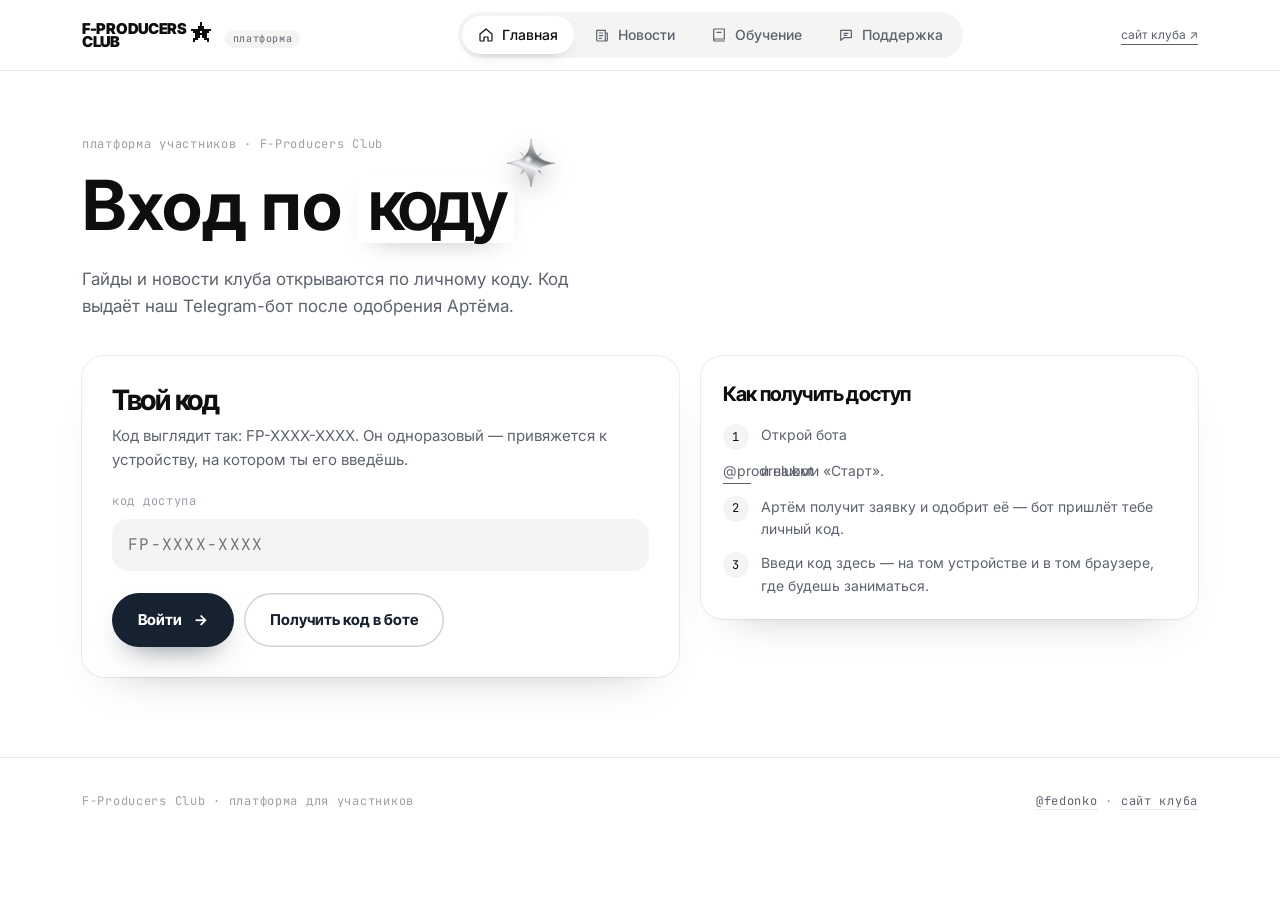
==== commit 02b90080: "Одноразовый код, предупреждение, избранное" ====
--- a/index.html
+++ b/index.html
@@ -10,7 +10,7 @@
 <link rel="preconnect" href="https://fonts.googleapis.com">
 <link rel="preconnect" href="https://fonts.gstatic.com" crossorigin>
 <link href="https://fonts.googleapis.com/css2?family=Inter+Tight:wght@500;600;700;800&family=Inter:wght@400;500;600&family=JetBrains+Mono:wght@400;500&display=swap" rel="stylesheet">
-<link rel="stylesheet" href="assets/style.css?v=3">
+<link rel="stylesheet" href="assets/style.css?v=4">
 </head>
 <body data-page="index">
 <main class="wrap">
@@ -48,6 +48,8 @@
     </div>
   </section>
 
+  <section class="sec favsec" id="home-favs" hidden></section>
+
   <section class="sec fade">
     <div class="sec-t"><h2>Направления</h2><a href="guides.html">всё обучение</a></div>
     <div class="ntracks" id="home-tracks"></div>
@@ -58,6 +60,6 @@
     <div class="mini-feed" id="home-news"></div>
   </section>
 </main>
-<script src="assets/app.js?v=3"></script>
+<script src="assets/app.js?v=4"></script>
 </body>
 </html>
--- a/assets/style.css
+++ b/assets/style.css
@@ -411,3 +411,51 @@
   .ncover .cstar { --s: 46px; }
 }
 @media (prefers-reduced-motion: reduce) { main { animation: none; } }
+
+/* ---------- избранное ---------- */
+.srow { grid-template-columns: 84px minmax(0, 1fr) 40px 44px; }
+.sli { position: relative; list-style: none; }
+.sfav, .fbtn { display: grid; place-items: center; width: 40px; height: 40px; border: 0; border-radius: 50%; background: #fff; color: var(--mute); box-shadow: inset 0 0 0 1.5px var(--line); cursor: pointer; transition: color .3s, background .3s, transform .5s var(--ease); }
+.sfav svg, .fbtn svg { width: 18px; height: 18px; fill: none; stroke: currentColor; stroke-width: 1.8; transition: fill .3s; }
+.sfav:hover, .fbtn:hover { color: var(--navy); transform: scale(1.06); }
+.sfav.is, .fbtn.is { color: var(--navy); }
+.sfav.is svg, .fbtn.is svg { fill: currentColor; animation: bmpop .5s var(--ease); }
+@keyframes bmpop { 0% { transform: scale(.6); } 60% { transform: scale(1.15); } 100% { transform: none; } }
+.sli > .sfav { position: absolute; top: 50%; right: 76px; margin-top: -20px; z-index: 2; }
+.lbtns { display: flex; gap: 8px; flex: none; }
+.fbtn { width: 46px; height: 46px; }
+.favsec { padding-top: 0; padding-bottom: 46px; }
+.favs { display: grid; grid-template-columns: repeat(auto-fill, minmax(260px, 1fr)); gap: 12px; }
+.favi { position: relative; }
+.favi a { display: grid; gap: 6px; padding: 18px 64px 18px 20px; }
+.favi a .mono { color: var(--mute); font-size: 11px; }
+.favi a b { font-family: var(--head); font-weight: 600; font-size: 17px; line-height: 1.25; letter-spacing: -.03em; }
+.favi a small { color: var(--mute); font-size: 11px; }
+.favi .sfav { position: absolute; top: 14px; right: 14px; }
+
+/* ---------- уведомление ---------- */
+.toast { position: fixed; left: 50%; bottom: 28px; z-index: 90; max-width: calc(100% - 32px); padding: 12px 18px; border-radius: 999px; background: var(--navy); color: #fff; font-size: 14px; box-shadow: 0 20px 40px -18px rgba(13,20,29,.6); opacity: 0; transform: translate(-50%, 20px); pointer-events: none; transition: opacity .35s, transform .5s var(--ease); }
+.toast.on { opacity: 1; transform: translate(-50%, 0); }
+
+/* ---------- окно подтверждения ---------- */
+.modal { position: fixed; inset: 0; z-index: 100; display: grid; place-items: center; padding: 16px; background: rgba(13,20,29,.42); -webkit-backdrop-filter: blur(6px); backdrop-filter: blur(6px); opacity: 0; transition: opacity .3s; }
+.modal.on { opacity: 1; }
+.mbox { width: min(480px, 100%); padding: 28px; border-radius: 24px; background: #fff; box-shadow: 0 40px 80px -30px rgba(0,0,0,.5); transform: translateY(16px) scale(.98); transition: transform .5s var(--ease); }
+.modal.on .mbox { transform: none; }
+.mic { display: grid; place-items: center; width: 46px; height: 46px; border-radius: 50%; background: var(--navy); color: #fff; font-family: var(--head); font-weight: 800; font-size: 22px; }
+.mbox h3 { margin-top: 16px; font-family: var(--head); font-weight: 700; font-size: 26px; line-height: 1.05; letter-spacing: -.045em; }
+.mtx { margin-top: 12px; color: var(--sub); font-size: 15px; line-height: 1.55; }
+.mtx > * + * { margin-top: 10px; }
+.mtx b { color: var(--ink); }
+.mtx ul { display: grid; gap: 8px; padding: 14px 16px 14px 34px; border-radius: 16px; background: var(--soft); font-size: 14px; }
+.mtx .mono { color: var(--mute); font-size: 11px; }
+.mact { display: flex; flex-wrap: wrap; gap: 10px; margin-top: 22px; }
+
+@media (max-width: 700px) {
+  .srow { grid-template-columns: 52px minmax(0, 1fr) 36px 36px; }
+  .sli > .sfav { right: 58px; width: 36px; height: 36px; margin-top: -18px; }
+  .fbtn { width: 40px; height: 40px; }
+  .toast { bottom: 100px; }
+  .mbox { padding: 22px; }
+  .mact .btn { flex: 1 1 auto; justify-content: center; }
+}
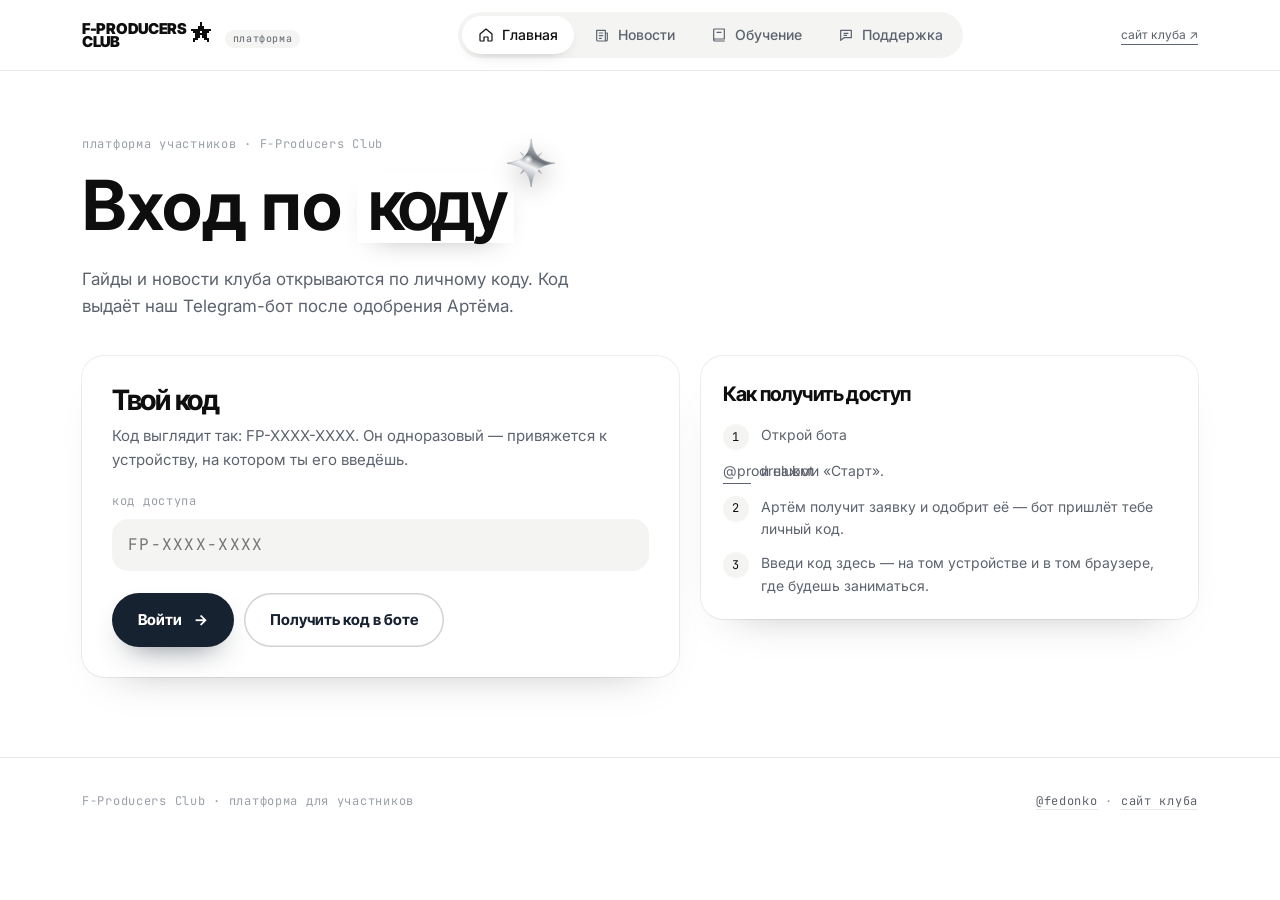
==== commit 00dec112: "Фирменная загрузка, защита от записи" ====
--- a/index.html
+++ b/index.html
@@ -10,7 +10,7 @@
 <link rel="preconnect" href="https://fonts.googleapis.com">
 <link rel="preconnect" href="https://fonts.gstatic.com" crossorigin>
 <link href="https://fonts.googleapis.com/css2?family=Inter+Tight:wght@500;600;700;800&family=Inter:wght@400;500;600&family=JetBrains+Mono:wght@400;500&display=swap" rel="stylesheet">
-<link rel="stylesheet" href="assets/style.css?v=4">
+<link rel="stylesheet" href="assets/style.css?v=6">
 </head>
 <body data-page="index">
 <main class="wrap">
@@ -60,6 +60,6 @@
     <div class="mini-feed" id="home-news"></div>
   </section>
 </main>
-<script src="assets/app.js?v=4"></script>
+<script src="assets/app.js?v=6"></script>
 </body>
 </html>
--- a/assets/style.css
+++ b/assets/style.css
@@ -459,3 +459,41 @@
   .mbox { padding: 22px; }
   .mact .btn { flex: 1 1 auto; justify-content: center; }
 }
+
+/* ---------- защита от записи ---------- */
+.wm { position: fixed; inset: 0; z-index: 9990; pointer-events: none; opacity: .055; background-repeat: repeat; }
+.vwm { position: absolute; inset: 0; z-index: 3; pointer-events: none; opacity: .16; background-repeat: repeat; }
+.wrun { position: absolute; white-space: nowrap; font: 600 13px/1 ui-monospace, SFMono-Regular, Menlo, monospace; letter-spacing: .02em; transition: left 1.8s ease, top 1.8s ease; }
+.wm .wrun { color: #0d141d; opacity: 1; font-size: 12px; }
+.vwm .wrun { color: #fff; opacity: 1; text-shadow: 0 1px 2px rgba(0,0,0,.6); }
+.vfs { position: absolute; top: 12px; right: 12px; z-index: 4; padding: 7px 12px; border: 0; border-radius: 999px; background: rgba(13,20,29,.72); color: #fff; font: 600 12px/1 inherit; font-family: inherit; cursor: pointer; opacity: 0; transition: opacity .2s; }
+.vbox:hover .vfs, .vfs:focus-visible { opacity: 1; }
+@media (hover: none) { .vfs { opacity: .85; } }
+.vbox:fullscreen { aspect-ratio: auto; border-radius: 0; width: 100vw; height: 100vh; }
+html.shield main, html.shield .vbox { filter: blur(28px) brightness(.9); transition: filter .15s; }
+html.shield body::after { content: 'Материалы скрыты, пока окно платформы не активно'; position: fixed; inset: 0; z-index: 9995; display: grid; place-items: center; padding: 24px; text-align: center; font: 600 15px/1.4 ui-monospace, Menlo, monospace; color: #0d141d; background: rgba(255,255,255,.55); }
+body:not(:has(input:focus, textarea:focus)) main { -webkit-user-select: none; user-select: none; -webkit-touch-callout: none; }
+@media print { body > * { display: none !important; } body::before { content: 'Печать материалов F-Producers Club отключена'; display: block; padding: 40px; font: 600 18px sans-serif; } }
+
+/* ---------- фирменная загрузка: пиксельная звезда собирается волной ---------- */
+.ldr { display: grid; justify-items: center; align-content: center; gap: 14px; min-height: 240px; padding: 40px 20px; text-align: center; color: var(--navy); }
+.ldr.wide { grid-column: 1 / -1; }
+.ldr-star { width: 54px; height: 54px; overflow: visible; shape-rendering: crispEdges; }
+.ldr-star rect { fill: currentColor; transform-box: fill-box; transform-origin: center; opacity: .12; animation: ldrpx 2.2s var(--ease, cubic-bezier(.22,1,.36,1)) infinite; animation-delay: calc(var(--i) * 90ms); }
+@keyframes ldrpx { 0%, 100% { opacity: .12; transform: scale(.55); } 28%, 52% { opacity: 1; transform: none; } }
+.ldr-t { color: var(--sub); }
+.ldr-line { position: relative; width: 120px; height: 2px; border-radius: 2px; overflow: hidden; background: rgba(23,34,49,.1); }
+.ldr-line i { position: absolute; inset: 0; width: 40%; border-radius: inherit; background: currentColor; animation: ldrline 1.4s cubic-bezier(.65,0,.35,1) infinite; }
+@keyframes ldrline { from { transform: translateX(-100%); } to { transform: translateX(250%); } }
+.ldr-slow { min-height: 1.4em; font-size: 13px; color: var(--sub); }
+.ldr-slow button { margin-left: 6px; padding: 0; border: 0; background: none; font: inherit; font-weight: 600; color: var(--navy); border-bottom: 1.5px solid currentColor; cursor: pointer; }
+.ldr.dark { position: absolute; inset: 0; z-index: 0; min-height: 0; color: #fff; }
+.ldr.dark .ldr-t, .ldr.dark .ldr-slow { color: rgba(255,255,255,.6); }
+.ldr.dark .ldr-line { background: rgba(255,255,255,.15); }
+.vbox > iframe, .vbox > video { z-index: 1; opacity: 0; transition: opacity .5s; }
+.vbox.ready > iframe, .vbox.ready > video { opacity: 1; }
+.vbox.ready > .ldr { display: none; }
+.tbar { position: fixed; z-index: 9999; left: 0; right: 0; top: 0; height: 2px; overflow: hidden; pointer-events: none; opacity: 0; transition: opacity .3s; }
+.tbar.on { opacity: 1; }
+.tbar i { position: absolute; top: 0; bottom: 0; width: 30%; background: var(--navy); box-shadow: 0 0 8px rgba(23,34,49,.4); animation: ldrline 1.2s cubic-bezier(.65,0,.35,1) infinite; }
+@media (prefers-reduced-motion: reduce) { .ldr-star rect { animation-duration: 4s; } .ldr-line i, .tbar i { animation-duration: 2.4s; } }
